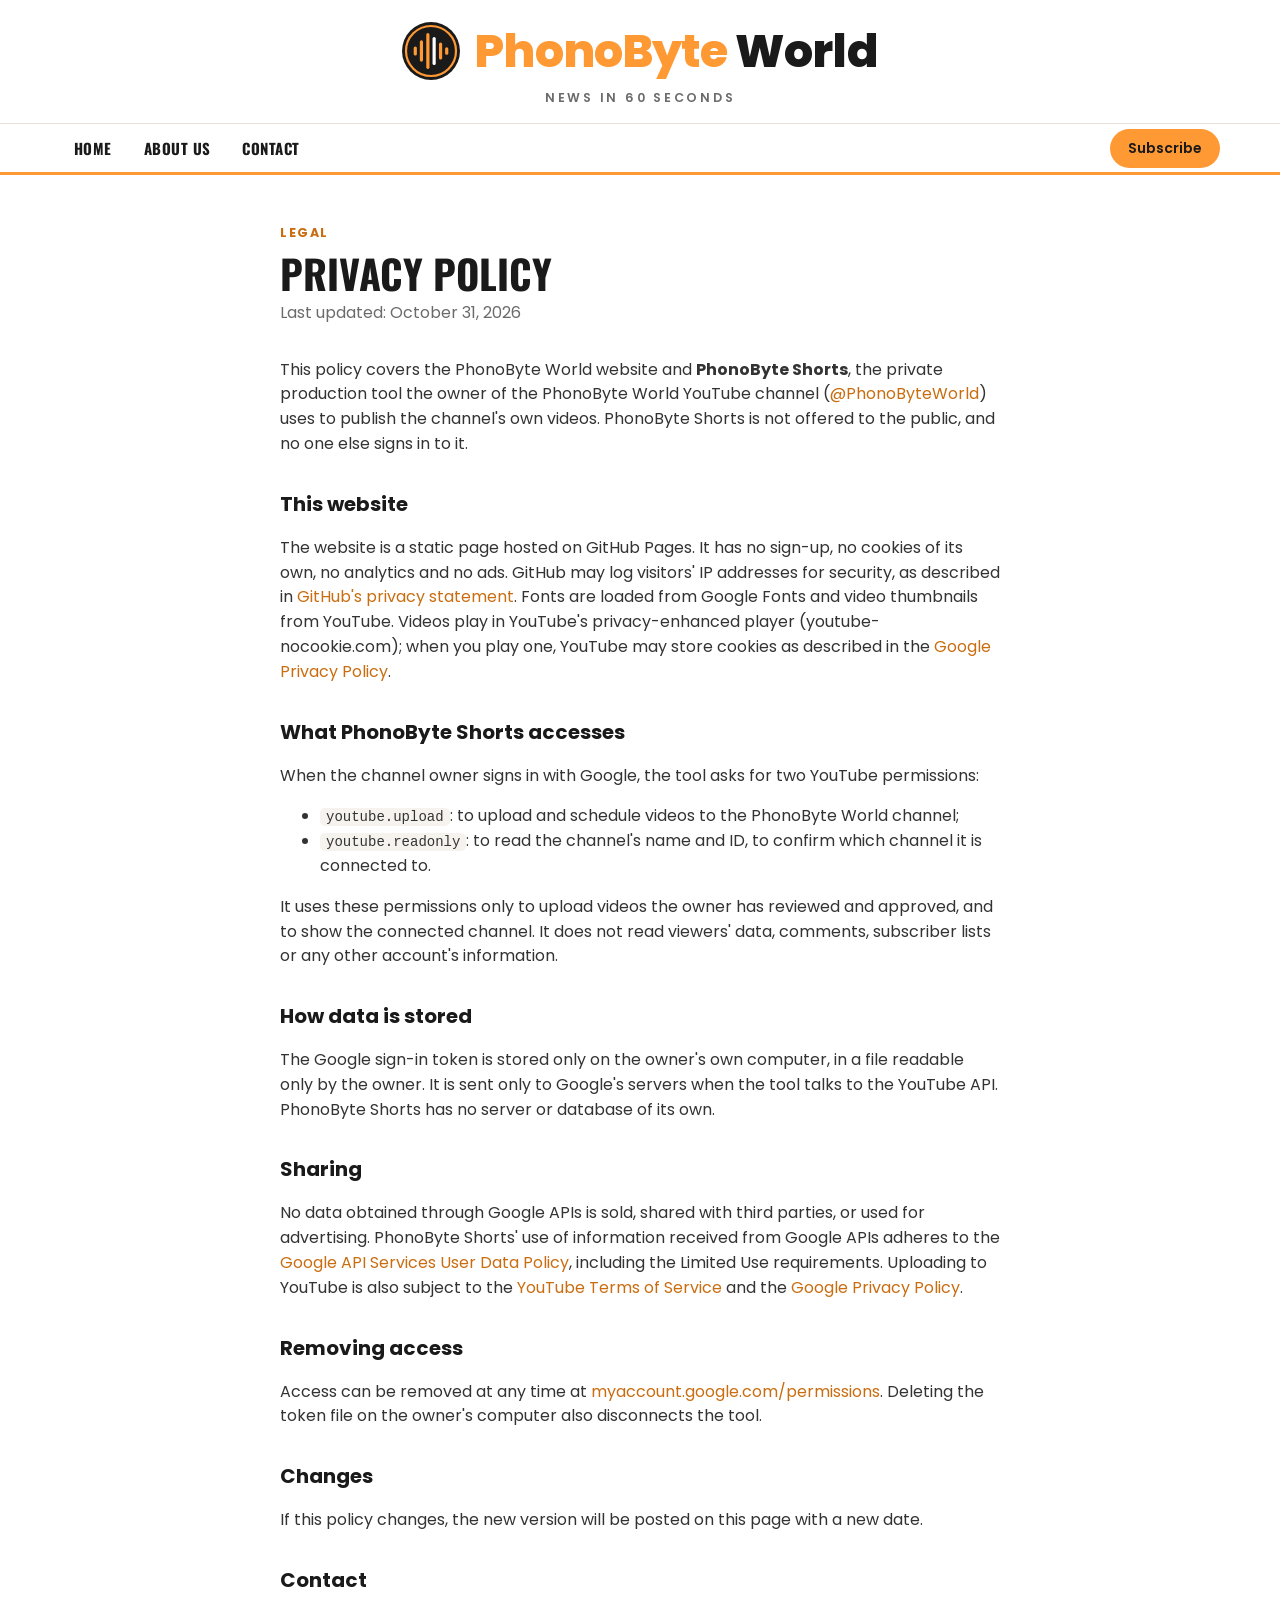
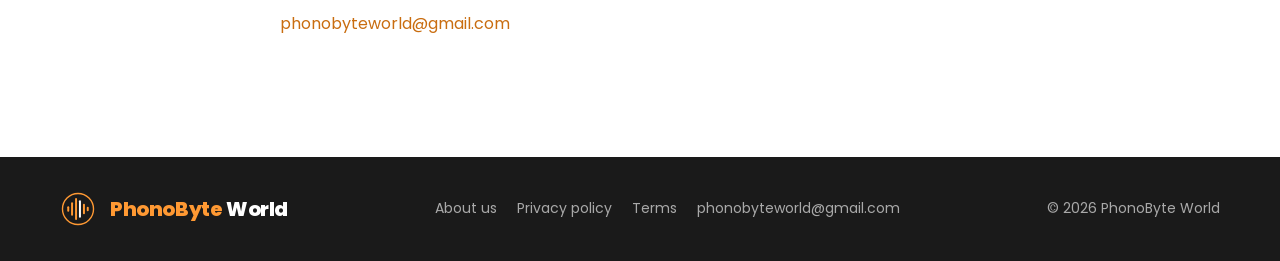
==== privacy.html @ 8211daac "Add files via upload" ====
<!doctype html>
<html lang="en">
<head>
<meta charset="utf-8">
<meta name="viewport" content="width=device-width, initial-scale=1">
<title>Privacy policy – PhonoByte World</title>
<meta name="theme-color" content="#1A1A1A">
<link rel="icon" type="image/png" href="assets/favicon.png">
<link href="https://fonts.googleapis.com/css2?family=Oswald:wght@600;700&family=Poppins:wght@400;600;700;800&display=swap" rel="stylesheet">
<link rel="stylesheet" href="assets/style.css">
</head>
<body>
<header class="masthead">
  <div class="wrap">
    <a class="logo" href="./"><img src="assets/logo.svg" alt=""><b><span>PhonoByte</span> World</b></a>
    <div class="tagline">News in 60 seconds</div>
  </div>
</header>
<div class="sections">
  <div class="wrap">
    <nav><a href="./">Home</a><a href="./#about">About us</a><a href="./#contact">Contact</a></nav>
    <a class="btn" href="https://www.youtube.com/@PhonoByteWorld?sub_confirmation=1" target="_blank" rel="noopener">Subscribe</a>
  </div>
</div>

<main class="doc">
  <div class="kicker">Legal</div>
  <h1>Privacy policy</h1>
  <div class="updated">Last updated: October 31, 2026</div>

  <p>This policy covers the PhonoByte World website and <b>PhonoByte Shorts</b>, the private production tool the owner of the
    PhonoByte World YouTube channel (<a href="https://www.youtube.com/@PhonoByteWorld">@PhonoByteWorld</a>) uses to publish
    the channel's own videos. PhonoByte Shorts is not offered to the public, and no one else signs in to it.</p>

  <h2>This website</h2>
  <p>The website is a static page hosted on GitHub Pages. It has no sign-up, no cookies of its own, no analytics and no ads.
    GitHub may log visitors' IP addresses for security, as described in
    <a href="https://docs.github.com/en/site-policy/privacy-policies/github-general-privacy-statement">GitHub's privacy statement</a>.
    Fonts are loaded from Google Fonts and video thumbnails from YouTube. Videos play in YouTube's privacy-enhanced
    player (youtube-nocookie.com); when you play one, YouTube may store cookies as described in the
    <a href="https://policies.google.com/privacy">Google Privacy Policy</a>.</p>

  <h2>What PhonoByte Shorts accesses</h2>
  <p>When the channel owner signs in with Google, the tool asks for two YouTube permissions:</p>
  <ul>
    <li><code>youtube.upload</code>: to upload and schedule videos to the PhonoByte World channel;</li>
    <li><code>youtube.readonly</code>: to read the channel's name and ID, to confirm which channel it is connected to.</li>
  </ul>
  <p>It uses these permissions only to upload videos the owner has reviewed and approved, and to show the connected channel.
    It does not read viewers' data, comments, subscriber lists or any other account's information.</p>

  <h2>How data is stored</h2>
  <p>The Google sign-in token is stored only on the owner's own computer, in a file readable only by the owner. It is sent
    only to Google's servers when the tool talks to the YouTube API. PhonoByte Shorts has no server or database of its own.</p>

  <h2>Sharing</h2>
  <p>No data obtained through Google APIs is sold, shared with third parties, or used for advertising. PhonoByte Shorts' use
    of information received from Google APIs adheres to the
    <a href="https://developers.google.com/terms/api-services-user-data-policy">Google API Services User Data Policy</a>,
    including the Limited Use requirements. Uploading to YouTube is also subject to the
    <a href="https://www.youtube.com/t/terms">YouTube Terms of Service</a> and the
    <a href="https://policies.google.com/privacy">Google Privacy Policy</a>.</p>

  <h2>Removing access</h2>
  <p>Access can be removed at any time at <a href="https://myaccount.google.com/permissions">myaccount.google.com/permissions</a>.
    Deleting the token file on the owner's computer also disconnects the tool.</p>

  <h2>Changes</h2>
  <p>If this policy changes, the new version will be posted on this page with a new date.</p>

  <h2>Contact</h2>
  <p><a href="mailto:phonobyteworld@gmail.com">phonobyteworld@gmail.com</a></p>
</main>

<footer>
  <div class="wrap">
    <a class="logo" href="./"><img src="assets/logo.svg" alt=""><b><span>PhonoByte</span> World</b></a>
    <nav><a href="./#about">About us</a><a href="privacy.html">Privacy policy</a><a href="terms.html">Terms</a><a href="mailto:phonobyteworld@gmail.com">phonobyteworld@gmail.com</a></nav>
    <div>© 2026 PhonoByte World</div>
  </div>
</footer>
</body>
</html>
---- assets/style.css ----
:root {
  --accent: #FF9933;
  --accent-ink: #c96d10;
  --ink: #1A1A1A;
  --paper: #ffffff;
  --soft: #f6f3ef;
  --muted: #6b6b6b;
  --line: #e7e2dc;
  --max: 1200px;
  --head: "Oswald", "Poppins", sans-serif;
}
* { box-sizing: border-box; }
html { scroll-behavior: smooth; }
body { margin: 0; font-family: "Poppins", system-ui, -apple-system, "Segoe UI", Roboto, sans-serif; color: var(--ink);
       background: var(--paper); line-height: 1.55; -webkit-font-smoothing: antialiased; }
a { color: inherit; text-decoration: none; }
img { display: block; max-width: 100%; }
.wrap { max-width: var(--max); margin: 0 auto; padding: 0 20px; }
button { font: inherit; cursor: pointer; }

/* ---- top strip, masthead, section nav ---- */
.strip { background: var(--ink); color: #cfcfcf; font-size: 13px; }
.strip .wrap { display: flex; justify-content: space-between; align-items: center; height: 36px; gap: 16px; }
.strip a:hover { color: #fff; }
.strip .links { display: flex; gap: 18px; align-items: center; }
.yt-ico { width: 18px; height: 18px; fill: currentColor; vertical-align: -4px; }

.masthead { border-bottom: 1px solid var(--line); }
.masthead .wrap { display: flex; flex-direction: column; align-items: center; padding: 22px 20px 16px; }
.logo { display: flex; align-items: center; gap: 14px; }
.logo img { width: 58px; height: 58px; }
.logo b { font-size: clamp(30px, 5vw, 46px); font-weight: 800; letter-spacing: -.02em; line-height: 1; }
.logo b span { color: var(--accent); }
.tagline { margin-top: 8px; font-size: 12.5px; letter-spacing: .22em; text-transform: uppercase; color: var(--muted); font-weight: 600; }

.sections { position: sticky; top: 0; z-index: 20; background: #fff; border-bottom: 3px solid var(--accent); }
.sections .wrap { display: flex; align-items: center; justify-content: space-between; height: 48px; }
.sections nav { display: flex; gap: 4px; overflow-x: auto; scrollbar-width: none; }
.sections nav a { padding: 12px 14px; font-family: var(--head); font-weight: 700; font-size: 15px; text-transform: uppercase;
                  letter-spacing: .03em; white-space: nowrap; }
.sections nav a:hover { color: var(--accent-ink); }
.mini-logo { display: none; align-items: center; gap: 8px; font-weight: 800; }
.mini-logo img { width: 28px; height: 28px; }
.mini-logo span { color: var(--accent); }
.sections.stuck .mini-logo { display: flex; }

.btn { display: inline-flex; align-items: center; gap: 8px; padding: 9px 18px; border-radius: 999px; font-weight: 600; font-size: 14px;
       border: 0; background: var(--accent); color: var(--ink); white-space: nowrap; }
.btn:hover { background: #ffa94d; }
.btn.dark { background: var(--ink); color: #fff; }
.btn.dark:hover { background: #000; }

/* ---- section headers ---- */
.sec { padding: 36px 0; }
.sec-h { display: flex; align-items: baseline; justify-content: space-between; gap: 16px; border-top: 3px solid var(--ink);
         padding-top: 10px; margin-bottom: 20px; }
.sec-h h2 { margin: 0; font-family: var(--head); font-size: 24px; text-transform: uppercase; letter-spacing: .02em; }
.sec-h h2::before { content: ""; display: inline-block; width: 10px; height: 10px; background: var(--accent); margin-right: 10px; vertical-align: 3px; }
.sec-h a { font-size: 14px; font-weight: 600; color: var(--accent-ink); }

/* ---- top stories ---- */
.top { display: grid; grid-template-columns: 1.55fr 1fr; gap: 32px; }
.lead { display: grid; grid-template-columns: 300px 1fr; gap: 24px; align-items: start; }
.thumb { position: relative; display: block; aspect-ratio: 9 / 16; overflow: hidden; border-radius: 10px; background: #222; cursor: pointer; }
.thumb img { width: 100%; height: 100%; object-fit: cover; transition: transform .3s; }
.thumb:hover img { transform: scale(1.04); }
.thumb .play { position: absolute; left: 10px; bottom: 10px; width: 40px; height: 40px; border-radius: 50%; background: rgba(0, 0, 0, .6);
               display: grid; place-items: center; }
.thumb .play::after { content: ""; border-left: 13px solid #fff; border-top: 8px solid transparent; border-bottom: 8px solid transparent; margin-left: 3px; }
.badge { position: absolute; right: 10px; bottom: 18px; background: var(--accent); color: var(--ink); font-family: var(--head); font-weight: 700;
         font-size: 12px; letter-spacing: .06em; padding: 2px 8px; text-transform: uppercase; }
.lead h1 { font-family: var(--head); font-size: clamp(28px, 3.4vw, 42px); line-height: 1.1; margin: 4px 0 12px; text-transform: uppercase; cursor: pointer; }
.lead h1:hover { color: var(--accent-ink); }
.lead p { color: #3a3a3a; font-size: 16.5px; margin: 0 0 14px; }
.meta { font-size: 13px; color: var(--muted); display: flex; gap: 10px; flex-wrap: wrap; align-items: center; }
.meta .tag { color: var(--accent-ink); font-weight: 600; }
.kicker { font-size: 12.5px; font-weight: 700; letter-spacing: .12em; text-transform: uppercase; color: var(--accent-ink); }

.side { border-left: 1px solid var(--line); padding-left: 28px; }
.side h3 { margin: 0 0 6px; font-family: var(--head); font-size: 15px; text-transform: uppercase; letter-spacing: .06em; color: var(--muted); }
.row { display: grid; grid-template-columns: 64px 1fr; gap: 14px; padding: 14px 0; border-bottom: 1px solid var(--line); cursor: pointer; }
.row:last-child { border-bottom: 0; }
.row .thumb { border-radius: 6px; }
.row .thumb .play { display: none; }
.row b { display: block; font-size: 15px; line-height: 1.35; font-weight: 600; }
.row:hover b { color: var(--accent-ink); }
.row .meta { margin-top: 4px; }

/* ---- topics ---- */
.topics { display: flex; gap: 10px; flex-wrap: wrap; }
.topics button { border: 1px solid var(--line); background: #fff; border-radius: 999px; padding: 7px 14px; font-size: 14px; font-weight: 600; }
.topics button:hover { border-color: var(--accent); }
.topics button.on { background: var(--ink); border-color: var(--ink); color: #fff; }

/* ---- grid ---- */
.grid { display: grid; grid-template-columns: repeat(5, 1fr); gap: 22px 18px; }
.card { cursor: pointer; }
.card b { display: block; margin-top: 10px; font-size: 15px; line-height: 1.35; font-weight: 600;
          display: -webkit-box; -webkit-line-clamp: 3; -webkit-box-orient: vertical; overflow: hidden; }
.card:hover b { color: var(--accent-ink); }
.card .meta { margin-top: 6px; }

/* ---- empty state ---- */
.soon { display: grid; grid-template-columns: 300px 1fr; gap: 28px; align-items: center; background: var(--ink); color: #fff;
        border-radius: 14px; padding: 28px; }
.soon .poster { aspect-ratio: 9 / 16; border-radius: 10px; display: grid; place-items: center; align-content: center; gap: 14px;
                background: radial-gradient(80% 50% at 50% 40%, rgba(255, 153, 51, .25), transparent 70%), #111; border: 1px solid #333; }
.soon .poster img { width: 110px; }
.soon .poster span { font-family: var(--head); text-transform: uppercase; letter-spacing: .08em; color: var(--accent); font-weight: 700; }
.soon h1 { font-family: var(--head); text-transform: uppercase; font-size: clamp(28px, 3.6vw, 44px); line-height: 1.1; margin: 0 0 12px; }
.soon p { color: #cfcfcf; font-size: 17px; margin: 0 0 22px; max-width: 520px; }

/* ---- band, about, contact ---- */
.band { background: var(--accent); }
.band .wrap { display: flex; justify-content: space-between; align-items: center; gap: 20px; flex-wrap: wrap; padding: 30px 20px; }
.band h2 { margin: 0; font-family: var(--head); text-transform: uppercase; font-size: clamp(22px, 3vw, 30px); line-height: 1.15; }

.about { display: grid; grid-template-columns: 1.1fr 1fr; gap: 40px; }
.about p { font-size: 16.5px; color: #333; margin: 0 0 14px; }
.rules { list-style: none; margin: 0; padding: 0; display: grid; gap: 12px; }
.rules li { padding: 14px 16px 14px 18px; background: var(--soft); border-left: 4px solid var(--accent); border-radius: 0 8px 8px 0; font-size: 15px; }
.rules b { display: block; font-size: 15.5px; }

.contact { display: grid; grid-template-columns: repeat(3, 1fr); gap: 18px; }
.contact div { border: 1px solid var(--line); border-radius: 10px; padding: 18px 20px; }
.contact b { display: block; font-family: var(--head); text-transform: uppercase; letter-spacing: .03em; margin-bottom: 4px; }
.contact p { margin: 0; color: var(--muted); font-size: 14.5px; }
.contact a { color: var(--accent-ink); font-weight: 600; }

footer { background: var(--ink); color: #a9a9a9; font-size: 14px; margin-top: 40px; }
footer .wrap { display: flex; justify-content: space-between; align-items: center; gap: 20px; flex-wrap: wrap; padding: 34px 20px; }
footer .logo img { width: 36px; height: 36px; }
footer .logo b { font-size: 20px; color: #fff; }
footer nav { display: flex; gap: 20px; flex-wrap: wrap; }
footer a:hover { color: #fff; }

/* ---- player ---- */
dialog { border: 0; padding: 0; background: transparent; max-width: 96vw; }
dialog::backdrop { background: rgba(0, 0, 0, .85); }
.player { position: relative; width: min(400px, 92vw); }
.player iframe { display: block; width: 100%; aspect-ratio: 9 / 16; max-height: 82vh; border: 0; border-radius: 12px; background: #000; }
.player .bar { display: flex; justify-content: space-between; align-items: center; gap: 12px; margin-top: 12px; color: #fff; }
.player .bar b { font-size: 14.5px; line-height: 1.35; }
.player .x { position: absolute; top: -14px; right: -14px; width: 36px; height: 36px; border-radius: 50%; border: 0; background: #fff;
             font-size: 20px; line-height: 1; }

/* ---- legal pages ---- */
.doc { max-width: 760px; margin: 0 auto; padding: 48px 20px 64px; }
.doc h1 { font-family: var(--head); text-transform: uppercase; font-size: 40px; line-height: 1.1; margin: 8px 0 6px; }
.doc .updated { color: var(--muted); margin-bottom: 32px; }
.doc h2 { font-size: 20px; margin: 32px 0 8px; }
.doc p, .doc li { color: #333; font-size: 16px; }
.doc a { color: var(--accent-ink); }
.doc code { background: var(--soft); padding: 1px 6px; border-radius: 5px; font-size: 14px; }

/* ---- responsive ---- */
@media (max-width: 1080px) { .grid { grid-template-columns: repeat(4, 1fr); } }
@media (max-width: 960px) {
  .top { grid-template-columns: 1fr; }
  .side { border-left: 0; padding-left: 0; border-top: 1px solid var(--line); padding-top: 8px; }
  .about { grid-template-columns: 1fr; gap: 20px; }
  .contact { grid-template-columns: 1fr; }
}
@media (max-width: 700px) {
  .lead, .soon { grid-template-columns: 1fr; }
  .lead .thumb, .soon .poster { max-width: 320px; }
  .grid { grid-template-columns: repeat(2, 1fr); }
  .strip .date { display: none; }
  .sections .btn { display: none; }
}
@media (prefers-reduced-motion: reduce) { * { transition: none !important; } }
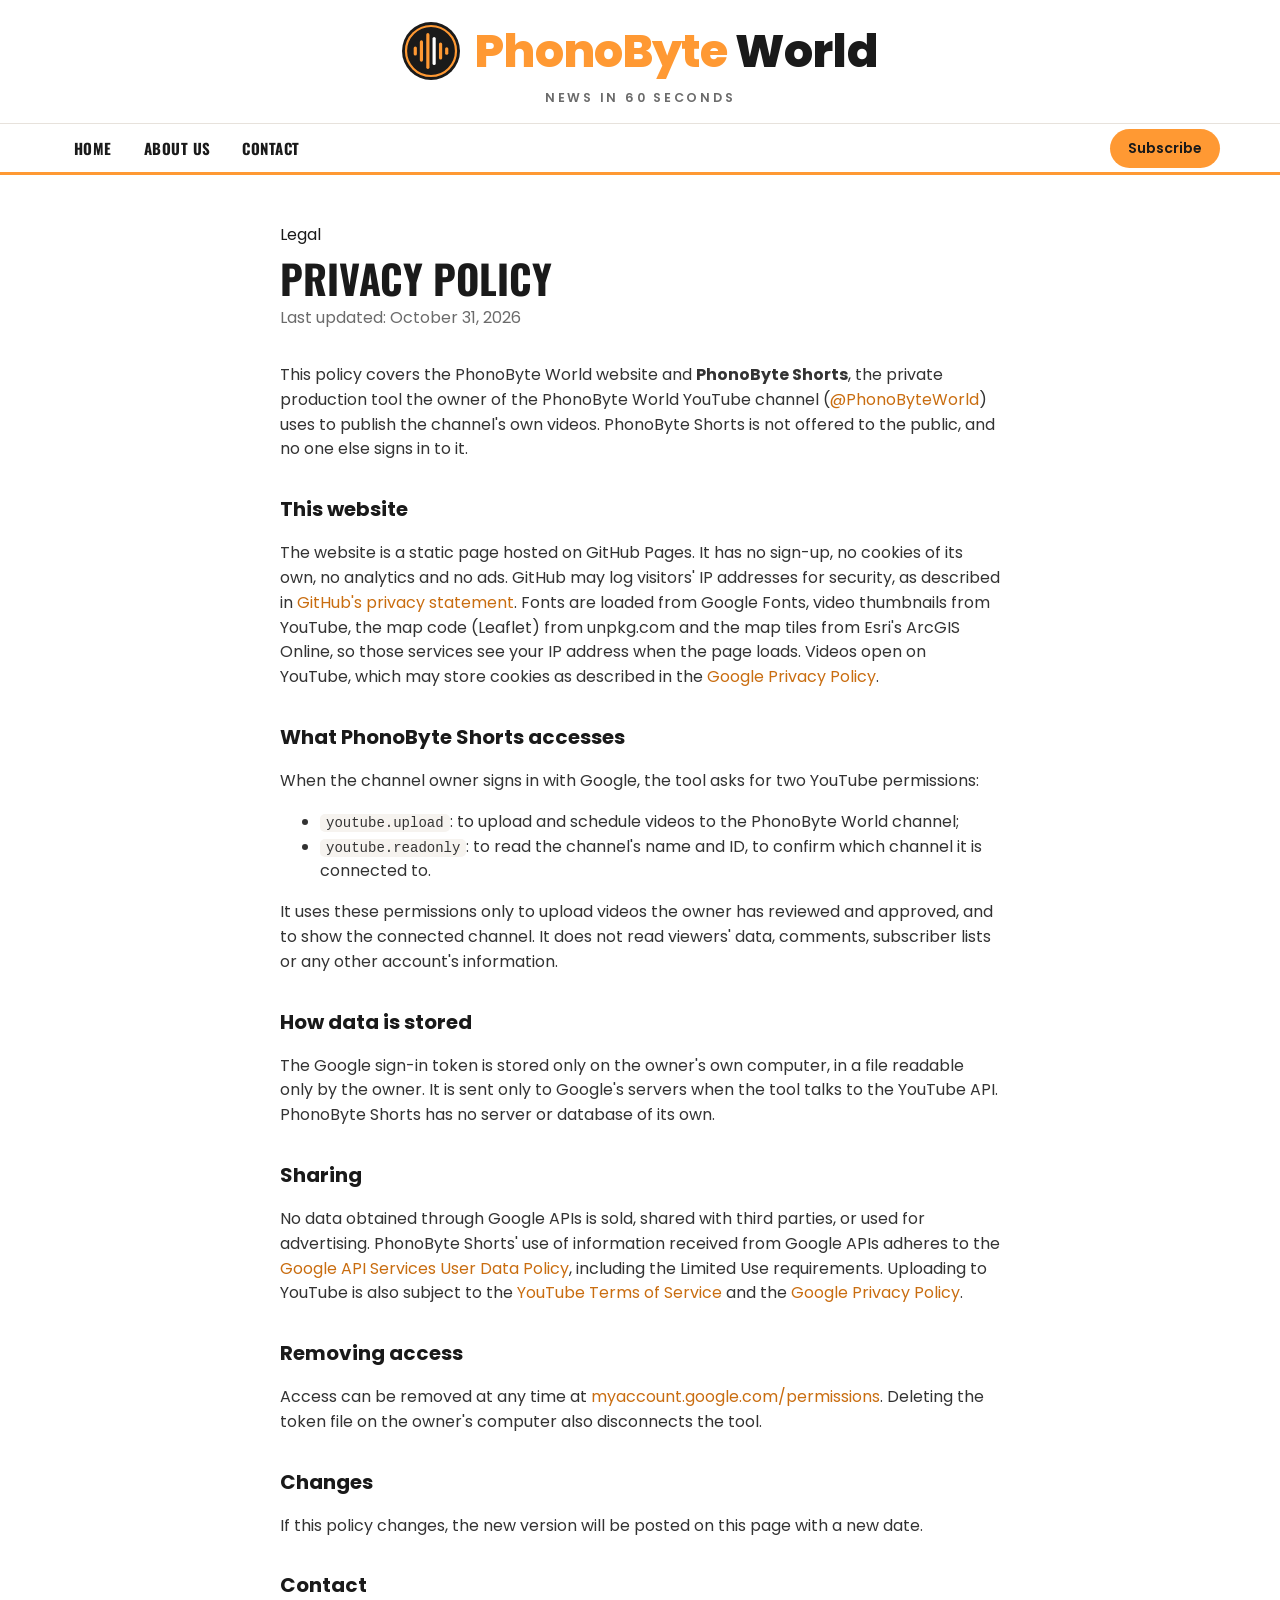
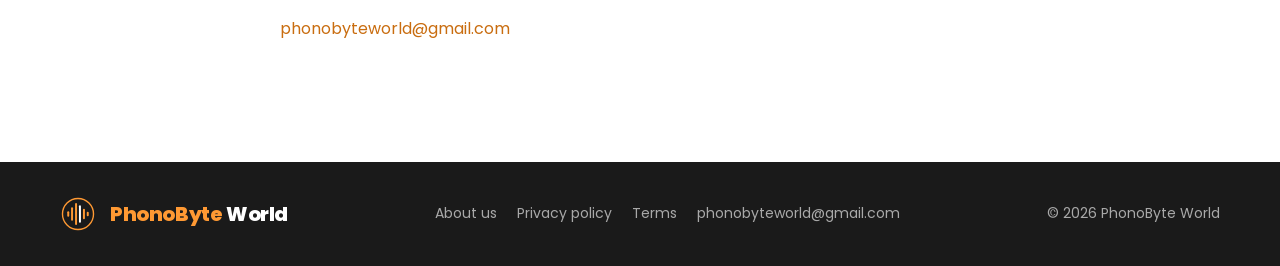
==== commit 86cf1d12: "News map home page with calendar; workflow writes video locations" ====
--- a/privacy.html
+++ b/privacy.html
@@ -36,8 +36,9 @@
   <p>The website is a static page hosted on GitHub Pages. It has no sign-up, no cookies of its own, no analytics and no ads.
     GitHub may log visitors' IP addresses for security, as described in
     <a href="https://docs.github.com/en/site-policy/privacy-policies/github-general-privacy-statement">GitHub's privacy statement</a>.
-    Fonts are loaded from Google Fonts and video thumbnails from YouTube. Videos play in YouTube's privacy-enhanced
-    player (youtube-nocookie.com); when you play one, YouTube may store cookies as described in the
+    Fonts are loaded from Google Fonts, video thumbnails from YouTube, the map code (Leaflet) from unpkg.com and the
+    map tiles from Esri's ArcGIS Online, so those services see your IP address when the page loads. Videos open on
+    YouTube, which may store cookies as described in the
     <a href="https://policies.google.com/privacy">Google Privacy Policy</a>.</p>
 
   <h2>What PhonoByte Shorts accesses</h2>
--- a/assets/style.css
+++ b/assets/style.css
@@ -58,57 +58,82 @@
 .sec-h h2::before { content: ""; display: inline-block; width: 10px; height: 10px; background: var(--accent); margin-right: 10px; vertical-align: 3px; }
 .sec-h a { font-size: 14px; font-weight: 600; color: var(--accent-ink); }
 
-/* ---- top stories ---- */
-.top { display: grid; grid-template-columns: 1.55fr 1fr; gap: 32px; }
-.lead { display: grid; grid-template-columns: 300px 1fr; gap: 24px; align-items: start; }
-.thumb { position: relative; display: block; aspect-ratio: 9 / 16; overflow: hidden; border-radius: 10px; background: #222; cursor: pointer; }
-.thumb img { width: 100%; height: 100%; object-fit: cover; transition: transform .3s; }
-.thumb:hover img { transform: scale(1.04); }
-.thumb .play { position: absolute; left: 10px; bottom: 10px; width: 40px; height: 40px; border-radius: 50%; background: rgba(0, 0, 0, .6);
-               display: grid; place-items: center; }
-.thumb .play::after { content: ""; border-left: 13px solid #fff; border-top: 8px solid transparent; border-bottom: 8px solid transparent; margin-left: 3px; }
-.badge { position: absolute; right: 10px; bottom: 18px; background: var(--accent); color: var(--ink); font-family: var(--head); font-weight: 700;
-         font-size: 12px; letter-spacing: .06em; padding: 2px 8px; text-transform: uppercase; }
-.lead h1 { font-family: var(--head); font-size: clamp(28px, 3.4vw, 42px); line-height: 1.1; margin: 4px 0 12px; text-transform: uppercase; cursor: pointer; }
-.lead h1:hover { color: var(--accent-ink); }
-.lead p { color: #3a3a3a; font-size: 16.5px; margin: 0 0 14px; }
-.meta { font-size: 13px; color: var(--muted); display: flex; gap: 10px; flex-wrap: wrap; align-items: center; }
-.meta .tag { color: var(--accent-ink); font-weight: 600; }
-.kicker { font-size: 12.5px; font-weight: 700; letter-spacing: .12em; text-transform: uppercase; color: var(--accent-ink); }
+/* ---- news map ---- */
+.lede { margin: -6px 0 18px; color: var(--muted); font-size: 15.5px; }
+.explore { --h: min(74vh, 660px); display: grid; grid-template-columns: minmax(0, 1fr) 340px; gap: 20px; }
+.map-box { position: relative; }
+#map { height: var(--h); min-height: 440px; border-radius: 12px; border: 1px solid var(--line); background: #aad3df; z-index: 0; }
+.map-empty { position: absolute; inset: 0; display: grid; place-items: center; background: rgba(26, 26, 26, .45); border-radius: 12px;
+             z-index: 500; padding: 20px; }
+.map-empty[hidden] { display: none; }
+.map-empty > div { max-width: 380px; background: var(--ink); color: #fff; border-radius: 14px; padding: 26px; text-align: center; }
+.map-empty img { width: 64px; margin: 0 auto 12px; }
+.map-empty h3 { font-family: var(--head); text-transform: uppercase; font-size: 26px; line-height: 1.1; margin: 0 0 8px; }
+.map-empty p { color: #cfcfcf; margin: 0 0 18px; }
 
-.side { border-left: 1px solid var(--line); padding-left: 28px; }
-.side h3 { margin: 0 0 6px; font-family: var(--head); font-size: 15px; text-transform: uppercase; letter-spacing: .06em; color: var(--muted); }
-.row { display: grid; grid-template-columns: 64px 1fr; gap: 14px; padding: 14px 0; border-bottom: 1px solid var(--line); cursor: pointer; }
-.row:last-child { border-bottom: 0; }
-.row .thumb { border-radius: 6px; }
-.row .thumb .play { display: none; }
-.row b { display: block; font-size: 15px; line-height: 1.35; font-weight: 600; }
-.row:hover b { color: var(--accent-ink); }
-.row .meta { margin-top: 4px; }
+.pin { background: none; border: 0; }
+.pin .drop { position: absolute; left: 0; top: 0; width: 30px; height: 30px; border-radius: 50% 50% 50% 0; transform: rotate(-45deg);
+             background: var(--accent); border: 2px solid var(--ink); box-shadow: -2px 2px 6px rgba(0, 0, 0, .35);
+             display: grid; place-items: center; cursor: pointer; transition: transform .15s; }
+.pin:hover .drop { transform: rotate(-45deg) scale(1.15); }
+.pin .drop i { transform: rotate(45deg); font: 700 13px/1 "Poppins", sans-serif; font-style: normal; color: var(--ink); }
+.pin .drop i:empty { width: 9px; height: 9px; border-radius: 50%; background: var(--ink); }
+.pin-tip { padding: 8px; border-radius: 10px; border: 0; box-shadow: 0 6px 20px rgba(0, 0, 0, .25); font-family: "Poppins", sans-serif; }
+.pin-tip.small { padding: 6px 10px; font-size: 13px; }
+.tip { display: grid; grid-template-columns: 62px 200px; gap: 10px; align-items: start; white-space: normal; }
+.tip img { width: 62px; aspect-ratio: 9 / 16; object-fit: cover; border-radius: 6px; background: #222; }
+.tip b { display: block; font-size: 13.5px; line-height: 1.3; margin-bottom: 4px; }
+.tip span { display: block; font-size: 12px; color: var(--muted); }
+.tip em { display: block; margin-top: 6px; font-size: 12px; font-style: normal; font-weight: 600; color: var(--accent-ink); }
+.pin-pop .leaflet-popup-content { margin: 12px; font-family: "Poppins", sans-serif; }
+.pop > b { display: block; margin-bottom: 6px; font-size: 14px; }
+.pop a { display: grid; grid-template-columns: 40px 1fr; gap: 10px; align-items: center; padding: 6px 0; border-top: 1px solid var(--line);
+         color: var(--ink) !important; }
+.pop a:hover span { color: var(--accent-ink); }
+.pop img { width: 40px; aspect-ratio: 9 / 16; object-fit: cover; border-radius: 4px; background: #222; }
+.pop span { font-size: 13px; line-height: 1.3; font-weight: 600; }
+.pop small { display: block; font-weight: 400; color: var(--muted); }
 
-/* ---- topics ---- */
-.topics { display: flex; gap: 10px; flex-wrap: wrap; }
-.topics button { border: 1px solid var(--line); background: #fff; border-radius: 999px; padding: 7px 14px; font-size: 14px; font-weight: 600; }
-.topics button:hover { border-color: var(--accent); }
-.topics button.on { background: var(--ink); border-color: var(--ink); color: #fff; }
-
-/* ---- grid ---- */
-.grid { display: grid; grid-template-columns: repeat(5, 1fr); gap: 22px 18px; }
-.card { cursor: pointer; }
-.card b { display: block; margin-top: 10px; font-size: 15px; line-height: 1.35; font-weight: 600;
-          display: -webkit-box; -webkit-line-clamp: 3; -webkit-box-orient: vertical; overflow: hidden; }
-.card:hover b { color: var(--accent-ink); }
-.card .meta { margin-top: 6px; }
-
-/* ---- empty state ---- */
-.soon { display: grid; grid-template-columns: 300px 1fr; gap: 28px; align-items: center; background: var(--ink); color: #fff;
-        border-radius: 14px; padding: 28px; }
-.soon .poster { aspect-ratio: 9 / 16; border-radius: 10px; display: grid; place-items: center; align-content: center; gap: 14px;
-                background: radial-gradient(80% 50% at 50% 40%, rgba(255, 153, 51, .25), transparent 70%), #111; border: 1px solid #333; }
-.soon .poster img { width: 110px; }
-.soon .poster span { font-family: var(--head); text-transform: uppercase; letter-spacing: .08em; color: var(--accent); font-weight: 700; }
-.soon h1 { font-family: var(--head); text-transform: uppercase; font-size: clamp(28px, 3.6vw, 44px); line-height: 1.1; margin: 0 0 12px; }
-.soon p { color: #cfcfcf; font-size: 17px; margin: 0 0 22px; max-width: 520px; }
+.panel { height: var(--h); min-height: 440px; display: flex; flex-direction: column; border: 1px solid var(--line); border-radius: 12px;
+         padding: 14px; }
+.cal-h { display: flex; justify-content: space-between; align-items: center; margin-bottom: 6px; }
+.cal-h b { font-family: var(--head); text-transform: uppercase; letter-spacing: .04em; font-size: 17px; }
+.cal-h button { width: 32px; height: 32px; border-radius: 50%; border: 1px solid var(--line); background: #fff; font-size: 18px; line-height: 1; }
+.cal-h button:hover { border-color: var(--accent); }
+.cal-g { display: grid; grid-template-columns: repeat(7, 1fr); gap: 3px; text-align: center; }
+.cal-g em { font-style: normal; font-size: 11.5px; font-weight: 600; color: var(--muted); padding: 2px 0; }
+.cal-g button { position: relative; aspect-ratio: 1; border: 0; border-radius: 8px; background: none; font-size: 13.5px; color: var(--ink); }
+.cal-g button:hover { background: var(--soft); }
+.cal-g button.future { color: #b9b4ae; }
+.cal-g button.today { box-shadow: inset 0 0 0 1.5px var(--ink); }
+.cal-g button.has { font-weight: 700; }
+.cal-g button i { position: absolute; right: 2px; top: 2px; min-width: 15px; height: 15px; border-radius: 8px; padding: 0 3px;
+                  background: var(--accent); color: var(--ink); font: 700 10px/15px "Poppins", sans-serif; font-style: normal; }
+.cal-g button.in { background: #ffe3c4; border-radius: 0; }
+.cal-g button.start { border-radius: 8px 0 0 8px; }
+.cal-g button.end { border-radius: 0 8px 8px 0; }
+.cal-g button.start.end { border-radius: 8px; }
+.cal-g button.start, .cal-g button.end { background: var(--ink); color: #fff; }
+.cal-g button.start i, .cal-g button.end i { background: #fff; }
+.ranges { display: flex; flex-wrap: wrap; gap: 6px; margin: 12px 0 10px; }
+.ranges button { border: 1px solid var(--line); background: #fff; border-radius: 999px; padding: 4px 11px; font-size: 12.5px; font-weight: 600; }
+.ranges button:hover { border-color: var(--accent); }
+.ranges button.on { background: var(--ink); border-color: var(--ink); color: #fff; }
+.summary { display: flex; justify-content: space-between; align-items: baseline; gap: 10px; padding: 8px 0; border-top: 3px solid var(--ink);
+           font-size: 13px; }
+.summary b { font-family: var(--head); text-transform: uppercase; font-size: 15px; letter-spacing: .03em; }
+.summary span { color: var(--muted); }
+.list { flex: 1; overflow-y: auto; margin: 0 -6px; padding: 0 6px; }
+.item { display: grid; grid-template-columns: 46px 1fr; gap: 12px; padding: 10px 0; border-bottom: 1px solid var(--line); }
+.item:last-child { border-bottom: 0; }
+.item .t img { width: 46px; aspect-ratio: 9 / 16; object-fit: cover; border-radius: 6px; background: #222; }
+.item b { display: block; font-size: 14px; line-height: 1.35; font-weight: 600; }
+.item a:hover b { color: var(--accent-ink); }
+.item .meta { margin-top: 4px; font-size: 12.5px; color: var(--muted); display: flex; flex-wrap: wrap; gap: 4px 10px; align-items: center; }
+.place { border: 0; background: none; padding: 0; font-size: 12.5px; font-weight: 600; color: var(--accent-ink); text-align: left; }
+.place:hover { text-decoration: underline; }
+.none { font-style: italic; }
+.empty { color: var(--muted); font-size: 14px; }
 
 /* ---- band, about, contact ---- */
 .band { background: var(--accent); }
@@ -134,16 +159,6 @@
 footer nav { display: flex; gap: 20px; flex-wrap: wrap; }
 footer a:hover { color: #fff; }
 
-/* ---- player ---- */
-dialog { border: 0; padding: 0; background: transparent; max-width: 96vw; }
-dialog::backdrop { background: rgba(0, 0, 0, .85); }
-.player { position: relative; width: min(400px, 92vw); }
-.player iframe { display: block; width: 100%; aspect-ratio: 9 / 16; max-height: 82vh; border: 0; border-radius: 12px; background: #000; }
-.player .bar { display: flex; justify-content: space-between; align-items: center; gap: 12px; margin-top: 12px; color: #fff; }
-.player .bar b { font-size: 14.5px; line-height: 1.35; }
-.player .x { position: absolute; top: -14px; right: -14px; width: 36px; height: 36px; border-radius: 50%; border: 0; background: #fff;
-             font-size: 20px; line-height: 1; }
-
 /* ---- legal pages ---- */
 .doc { max-width: 760px; margin: 0 auto; padding: 48px 20px 64px; }
 .doc h1 { font-family: var(--head); text-transform: uppercase; font-size: 40px; line-height: 1.1; margin: 8px 0 6px; }
@@ -154,17 +169,15 @@
 .doc code { background: var(--soft); padding: 1px 6px; border-radius: 5px; font-size: 14px; }
 
 /* ---- responsive ---- */
-@media (max-width: 1080px) { .grid { grid-template-columns: repeat(4, 1fr); } }
 @media (max-width: 960px) {
-  .top { grid-template-columns: 1fr; }
-  .side { border-left: 0; padding-left: 0; border-top: 1px solid var(--line); padding-top: 8px; }
+  .explore { grid-template-columns: minmax(0, 1fr); }
+  #map { height: 62vh; min-height: 380px; }
+  .panel { height: auto; }
+  .list { max-height: 480px; }
   .about { grid-template-columns: 1fr; gap: 20px; }
   .contact { grid-template-columns: 1fr; }
 }
 @media (max-width: 700px) {
-  .lead, .soon { grid-template-columns: 1fr; }
-  .lead .thumb, .soon .poster { max-width: 320px; }
-  .grid { grid-template-columns: repeat(2, 1fr); }
   .strip .date { display: none; }
   .sections .btn { display: none; }
 }
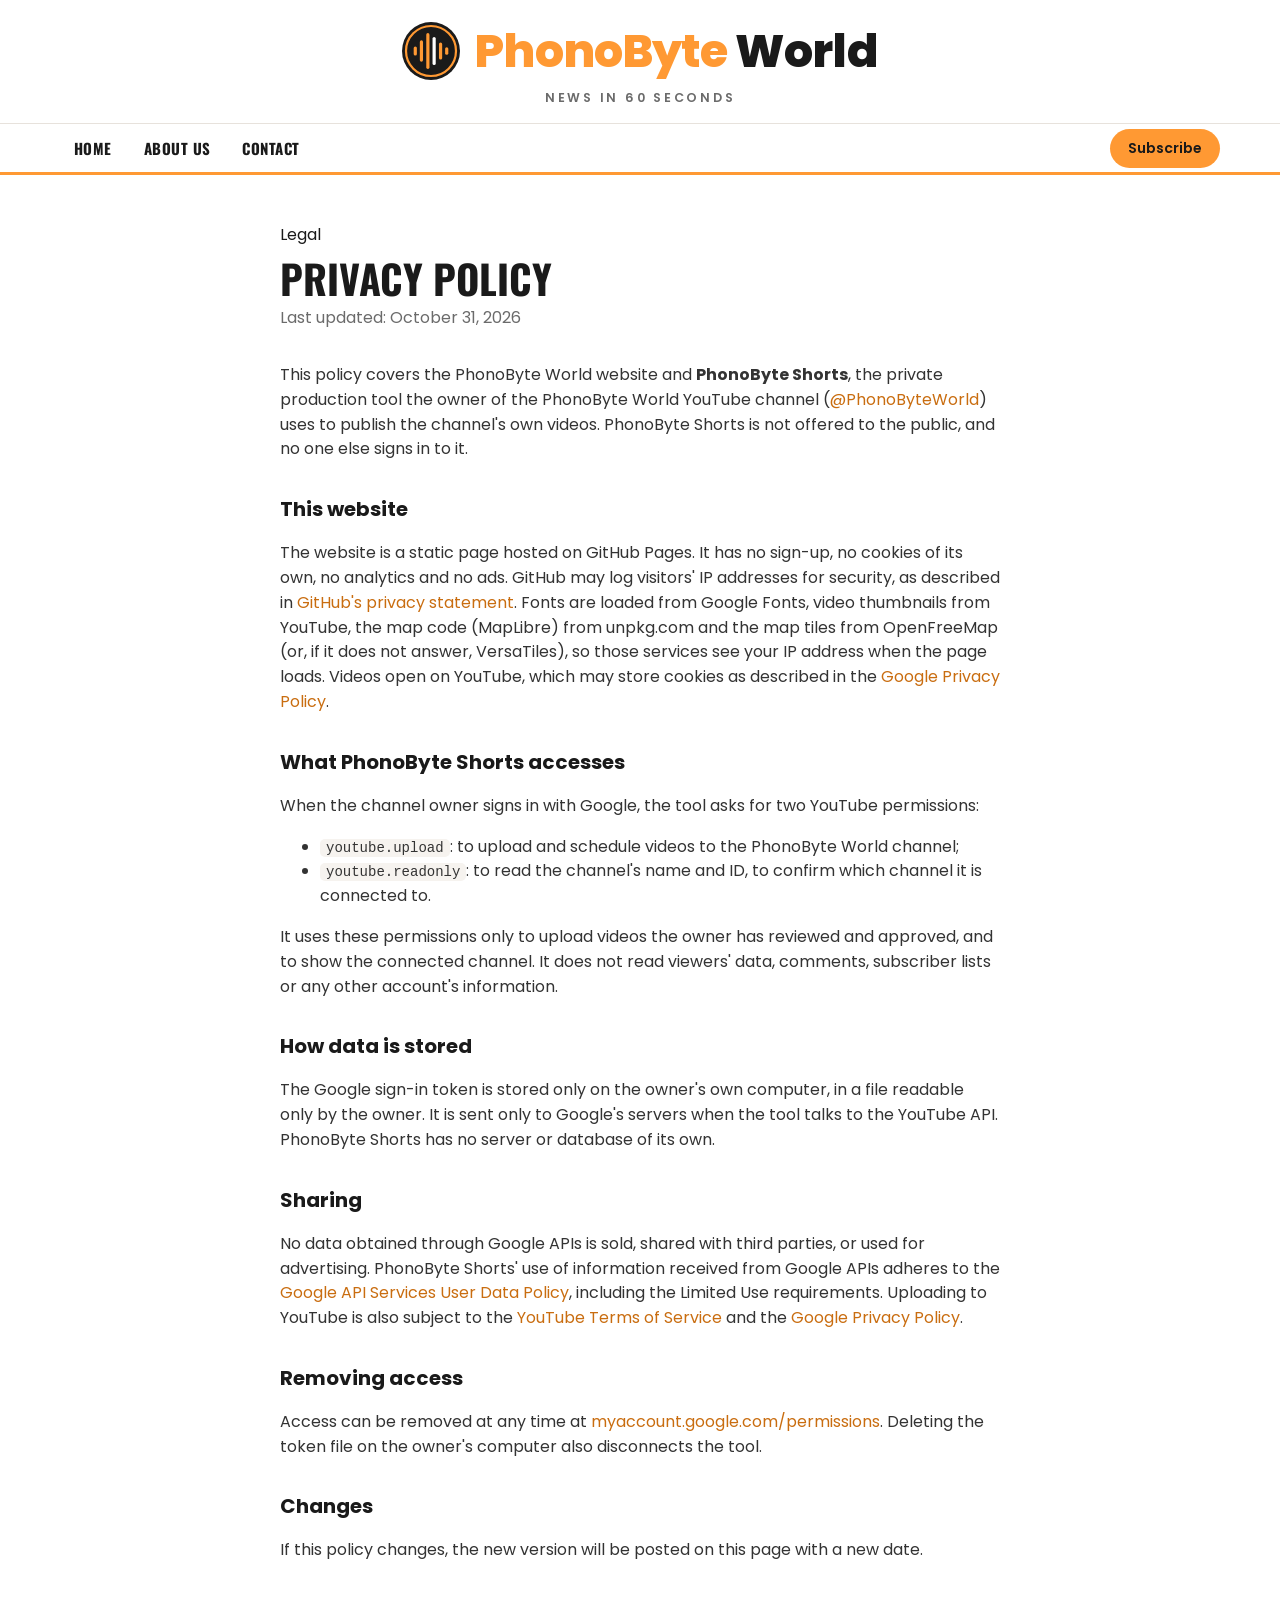
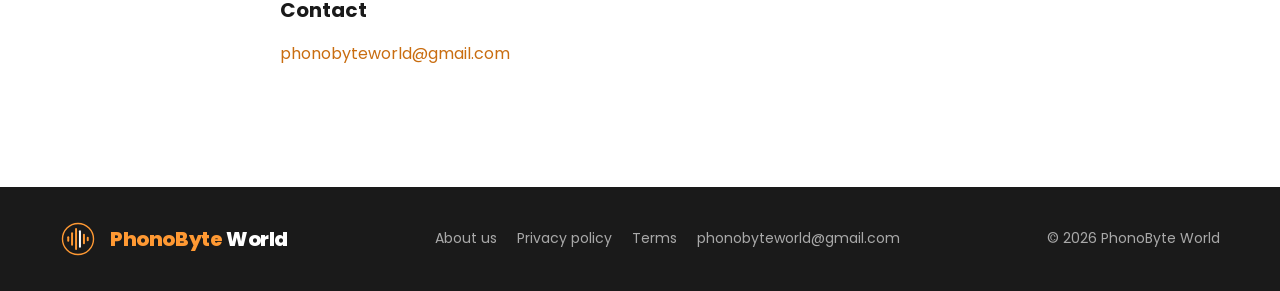
==== commit a47d4a60: "News map on OpenFreeMap (free, commercial use allowed) with India's official borders at every zoom M" ====
--- a/privacy.html
+++ b/privacy.html
@@ -36,8 +36,9 @@
   <p>The website is a static page hosted on GitHub Pages. It has no sign-up, no cookies of its own, no analytics and no ads.
     GitHub may log visitors' IP addresses for security, as described in
     <a href="https://docs.github.com/en/site-policy/privacy-policies/github-general-privacy-statement">GitHub's privacy statement</a>.
-    Fonts are loaded from Google Fonts, video thumbnails from YouTube, the map code (Leaflet) from unpkg.com and the
-    map tiles from Esri's ArcGIS Online, so those services see your IP address when the page loads. Videos open on
+    Fonts are loaded from Google Fonts, video thumbnails from YouTube, the map code (MapLibre) from unpkg.com and the
+    map tiles from OpenFreeMap (or, if it does not answer, VersaTiles), so those services see your IP address when the
+    page loads. Videos open on
     YouTube, which may store cookies as described in the
     <a href="https://policies.google.com/privacy">Google Privacy Policy</a>.</p>
 
--- a/assets/style.css
+++ b/assets/style.css
@@ -71,21 +71,23 @@
 .map-empty h3 { font-family: var(--head); text-transform: uppercase; font-size: 26px; line-height: 1.1; margin: 0 0 8px; }
 .map-empty p { color: #cfcfcf; margin: 0 0 18px; }
 
-.pin { background: none; border: 0; }
-.pin .drop { position: absolute; left: 0; top: 0; width: 30px; height: 30px; border-radius: 50% 50% 50% 0; transform: rotate(-45deg);
-             background: var(--accent); border: 2px solid var(--ink); box-shadow: -2px 2px 6px rgba(0, 0, 0, .35);
-             display: grid; place-items: center; cursor: pointer; transition: transform .15s; }
-.pin:hover .drop { transform: rotate(-45deg) scale(1.15); }
-.pin .drop i { transform: rotate(45deg); font: 700 13px/1 "Poppins", sans-serif; font-style: normal; color: var(--ink); }
-.pin .drop i:empty { width: 9px; height: 9px; border-radius: 50%; background: var(--ink); }
-.pin-tip { padding: 8px; border-radius: 10px; border: 0; box-shadow: 0 6px 20px rgba(0, 0, 0, .25); font-family: "Poppins", sans-serif; }
-.pin-tip.small { padding: 6px 10px; font-size: 13px; }
+.maplibregl-marker.pin { width: 36px; height: 36px; }
+.pin span { display: block; width: 36px; height: 36px; font-size: 32px; line-height: 36px; text-align: center; cursor: pointer;
+            font-family: "Apple Color Emoji", "Segoe UI Emoji", "Noto Color Emoji", sans-serif;
+            filter: drop-shadow(0 2px 2px rgba(0, 0, 0, .35)); transform-origin: 50% 95%; transition: transform .15s; }
+.pin:hover span { transform: scale(1.2); }
+.pin b { position: absolute; right: -6px; top: -4px; min-width: 18px; height: 18px; padding: 0 4px; border-radius: 9px; background: var(--ink);
+         color: #fff; font: 700 11px/18px "Poppins", sans-serif; text-align: center; border: 1.5px solid #fff; }
+.pin-tip { pointer-events: none; }
+.pin-tip .maplibregl-popup-content, .pin-pop .maplibregl-popup-content { padding: 8px; border-radius: 10px;
+  box-shadow: 0 6px 20px rgba(0, 0, 0, .25); font-family: "Poppins", sans-serif; }
+.pin-tip.small .maplibregl-popup-content { padding: 6px 10px; font-size: 13px; }
+.pin-pop .maplibregl-popup-content { padding: 12px 14px; }
 .tip { display: grid; grid-template-columns: 62px 200px; gap: 10px; align-items: start; white-space: normal; }
 .tip img { width: 62px; aspect-ratio: 9 / 16; object-fit: cover; border-radius: 6px; background: #222; }
 .tip b { display: block; font-size: 13.5px; line-height: 1.3; margin-bottom: 4px; }
 .tip span { display: block; font-size: 12px; color: var(--muted); }
 .tip em { display: block; margin-top: 6px; font-size: 12px; font-style: normal; font-weight: 600; color: var(--accent-ink); }
-.pin-pop .leaflet-popup-content { margin: 12px; font-family: "Poppins", sans-serif; }
 .pop > b { display: block; margin-bottom: 6px; font-size: 14px; }
 .pop a { display: grid; grid-template-columns: 40px 1fr; gap: 10px; align-items: center; padding: 6px 0; border-top: 1px solid var(--line);
          color: var(--ink) !important; }
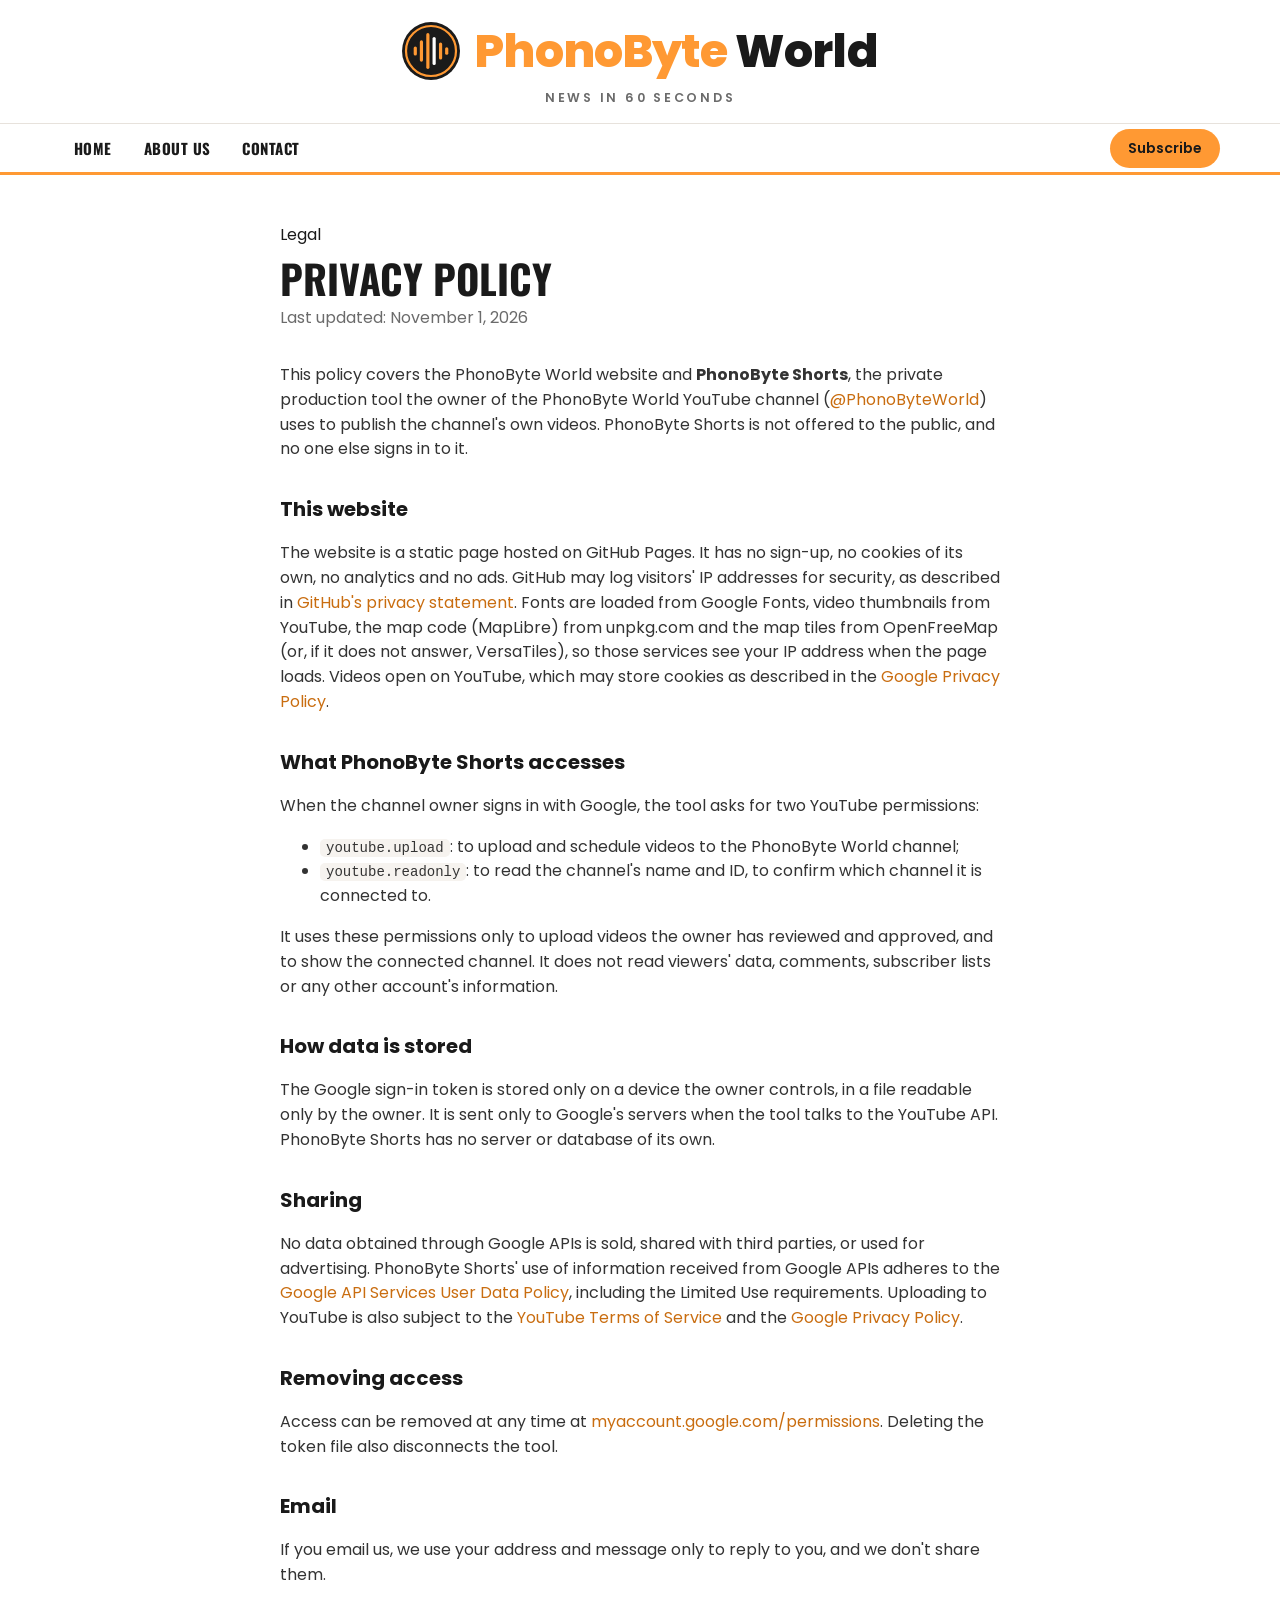
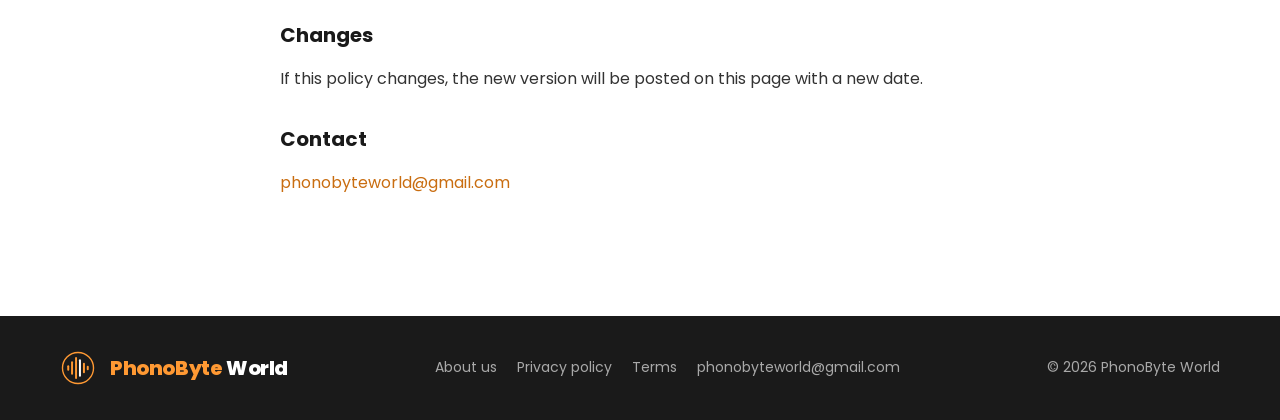
==== commit 3c790918: "Privacy and terms: email, no warranty, governing law" ====
--- a/privacy.html
+++ b/privacy.html
@@ -26,7 +26,7 @@
 <main class="doc">
   <div class="kicker">Legal</div>
   <h1>Privacy policy</h1>
-  <div class="updated">Last updated: October 31, 2026</div>
+  <div class="updated">Last updated: November 1, 2026</div>
 
   <p>This policy covers the PhonoByte World website and <b>PhonoByte Shorts</b>, the private production tool the owner of the
     PhonoByte World YouTube channel (<a href="https://www.youtube.com/@PhonoByteWorld">@PhonoByteWorld</a>) uses to publish
@@ -52,7 +52,7 @@
     It does not read viewers' data, comments, subscriber lists or any other account's information.</p>
 
   <h2>How data is stored</h2>
-  <p>The Google sign-in token is stored only on the owner's own computer, in a file readable only by the owner. It is sent
+  <p>The Google sign-in token is stored only on a device the owner controls, in a file readable only by the owner. It is sent
     only to Google's servers when the tool talks to the YouTube API. PhonoByte Shorts has no server or database of its own.</p>
 
   <h2>Sharing</h2>
@@ -65,7 +65,10 @@
 
   <h2>Removing access</h2>
   <p>Access can be removed at any time at <a href="https://myaccount.google.com/permissions">myaccount.google.com/permissions</a>.
-    Deleting the token file on the owner's computer also disconnects the tool.</p>
+    Deleting the token file also disconnects the tool.</p>
+
+  <h2>Email</h2>
+  <p>If you email us, we use your address and message only to reply to you, and we don't share them.</p>
 
   <h2>Changes</h2>
   <p>If this policy changes, the new version will be posted on this page with a new date.</p>
--- a/assets/style.css
+++ b/assets/style.css
@@ -70,6 +70,11 @@
 .map-empty img { width: 64px; margin: 0 auto 12px; }
 .map-empty h3 { font-family: var(--head); text-transform: uppercase; font-size: 26px; line-height: 1.1; margin: 0 0 8px; }
 .map-empty p { color: #cfcfcf; margin: 0 0 18px; }
+
+#map .maplibregl-ctrl-attrib { font-size: 8px; line-height: 12px; }
+#map .maplibregl-ctrl-attrib.maplibregl-compact { margin: 4px; min-height: 12px; padding: 1px 12px 1px 0; border-radius: 6px; }
+#map .maplibregl-ctrl-attrib.maplibregl-compact-show { padding: 1px 14px 1px 5px; }
+#map .maplibregl-ctrl-attrib-button { width: 12px; height: 12px; border-radius: 6px; background-size: 12px; }
 
 .maplibregl-marker.pin { width: 36px; height: 36px; }
 .pin span { display: block; width: 36px; height: 36px; font-size: 32px; line-height: 36px; text-align: center; cursor: pointer;
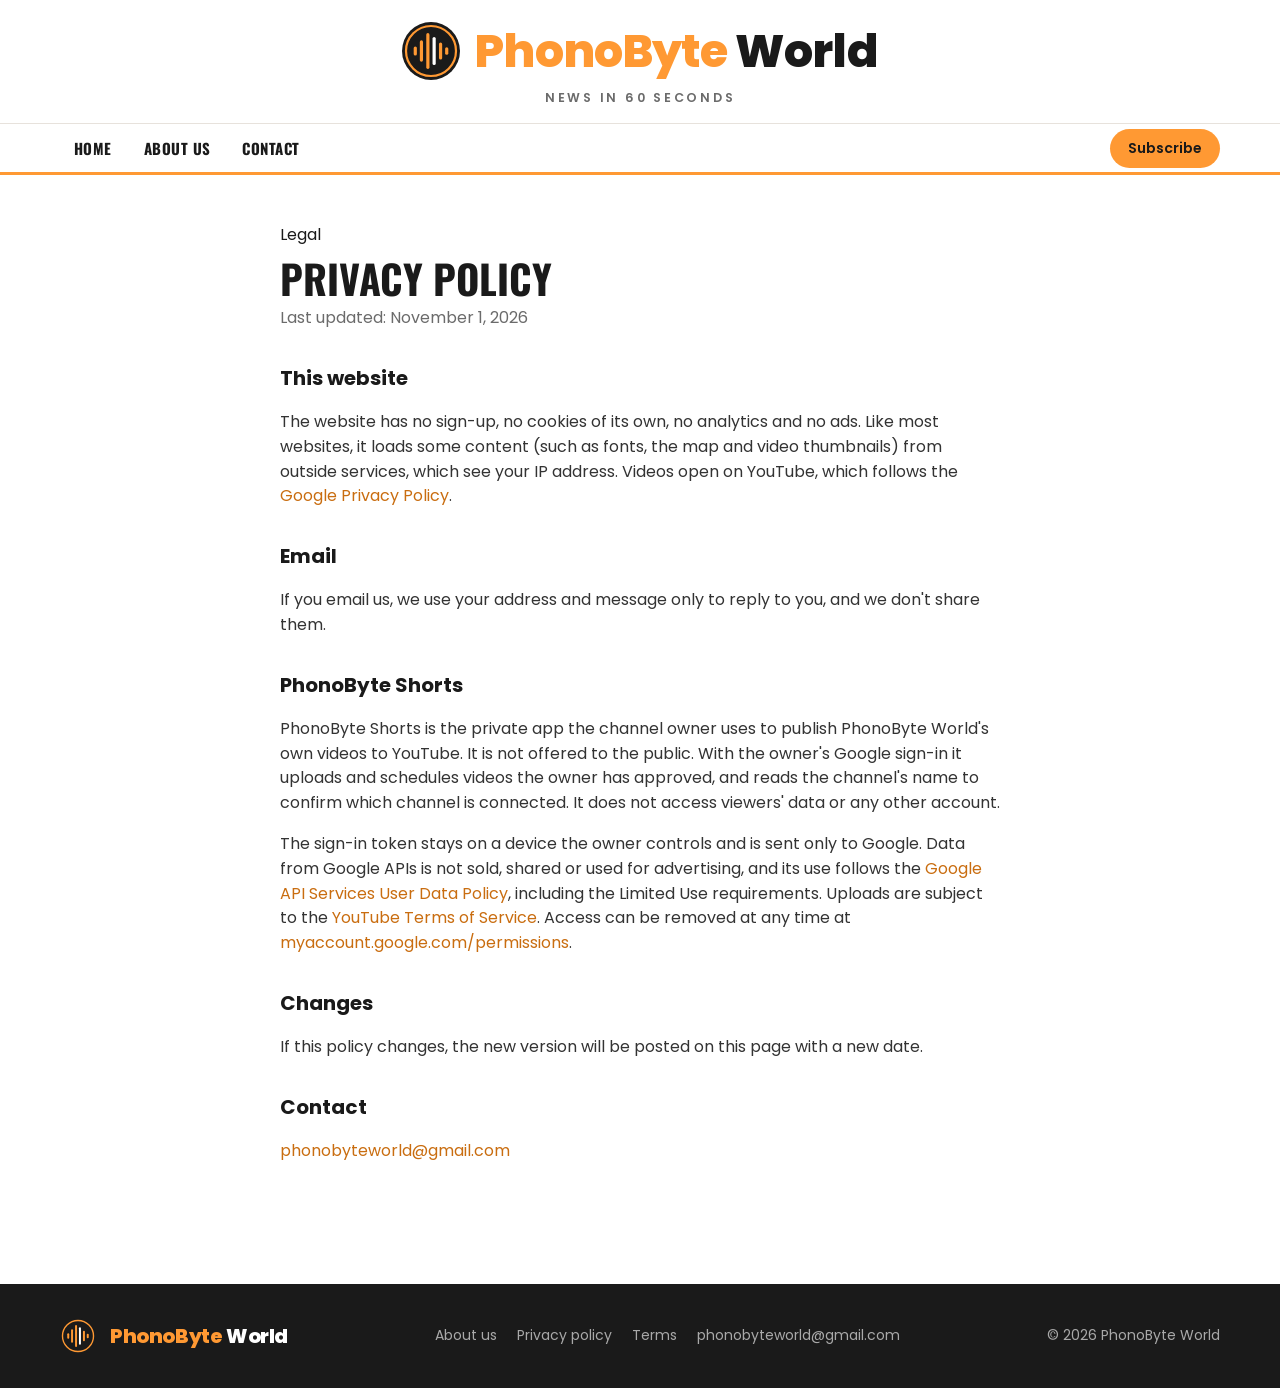
==== commit 1af91ee0: "Shorter privacy policy" ====
--- a/privacy.html
+++ b/privacy.html
@@ -28,47 +28,24 @@
   <h1>Privacy policy</h1>
   <div class="updated">Last updated: November 1, 2026</div>
 
-  <p>This policy covers the PhonoByte World website and <b>PhonoByte Shorts</b>, the private production tool the owner of the
-    PhonoByte World YouTube channel (<a href="https://www.youtube.com/@PhonoByteWorld">@PhonoByteWorld</a>) uses to publish
-    the channel's own videos. PhonoByte Shorts is not offered to the public, and no one else signs in to it.</p>
-
   <h2>This website</h2>
-  <p>The website is a static page hosted on GitHub Pages. It has no sign-up, no cookies of its own, no analytics and no ads.
-    GitHub may log visitors' IP addresses for security, as described in
-    <a href="https://docs.github.com/en/site-policy/privacy-policies/github-general-privacy-statement">GitHub's privacy statement</a>.
-    Fonts are loaded from Google Fonts, video thumbnails from YouTube, the map code (MapLibre) from unpkg.com and the
-    map tiles from OpenFreeMap (or, if it does not answer, VersaTiles), so those services see your IP address when the
-    page loads. Videos open on
-    YouTube, which may store cookies as described in the
-    <a href="https://policies.google.com/privacy">Google Privacy Policy</a>.</p>
-
-  <h2>What PhonoByte Shorts accesses</h2>
-  <p>When the channel owner signs in with Google, the tool asks for two YouTube permissions:</p>
-  <ul>
-    <li><code>youtube.upload</code>: to upload and schedule videos to the PhonoByte World channel;</li>
-    <li><code>youtube.readonly</code>: to read the channel's name and ID, to confirm which channel it is connected to.</li>
-  </ul>
-  <p>It uses these permissions only to upload videos the owner has reviewed and approved, and to show the connected channel.
-    It does not read viewers' data, comments, subscriber lists or any other account's information.</p>
-
-  <h2>How data is stored</h2>
-  <p>The Google sign-in token is stored only on a device the owner controls, in a file readable only by the owner. It is sent
-    only to Google's servers when the tool talks to the YouTube API. PhonoByte Shorts has no server or database of its own.</p>
-
-  <h2>Sharing</h2>
-  <p>No data obtained through Google APIs is sold, shared with third parties, or used for advertising. PhonoByte Shorts' use
-    of information received from Google APIs adheres to the
-    <a href="https://developers.google.com/terms/api-services-user-data-policy">Google API Services User Data Policy</a>,
-    including the Limited Use requirements. Uploading to YouTube is also subject to the
-    <a href="https://www.youtube.com/t/terms">YouTube Terms of Service</a> and the
-    <a href="https://policies.google.com/privacy">Google Privacy Policy</a>.</p>
-
-  <h2>Removing access</h2>
-  <p>Access can be removed at any time at <a href="https://myaccount.google.com/permissions">myaccount.google.com/permissions</a>.
-    Deleting the token file also disconnects the tool.</p>
+  <p>The website has no sign-up, no cookies of its own, no analytics and no ads. Like most websites, it loads some content
+    (such as fonts, the map and video thumbnails) from outside services, which see your IP address. Videos open on YouTube,
+    which follows the <a href="https://policies.google.com/privacy">Google Privacy Policy</a>.</p>
 
   <h2>Email</h2>
   <p>If you email us, we use your address and message only to reply to you, and we don't share them.</p>
+
+  <h2>PhonoByte Shorts</h2>
+  <p>PhonoByte Shorts is the private app the channel owner uses to publish PhonoByte World's own videos to YouTube. It is not
+    offered to the public. With the owner's Google sign-in it uploads and schedules videos the owner has approved, and reads
+    the channel's name to confirm which channel is connected. It does not access viewers' data or any other account.</p>
+  <p>The sign-in token stays on a device the owner controls and is sent only to Google. Data from Google APIs is not sold,
+    shared or used for advertising, and its use follows the
+    <a href="https://developers.google.com/terms/api-services-user-data-policy">Google API Services User Data Policy</a>,
+    including the Limited Use requirements. Uploads are subject to the
+    <a href="https://www.youtube.com/t/terms">YouTube Terms of Service</a>. Access can be removed at any time at
+    <a href="https://myaccount.google.com/permissions">myaccount.google.com/permissions</a>.</p>
 
   <h2>Changes</h2>
   <p>If this policy changes, the new version will be posted on this page with a new date.</p>
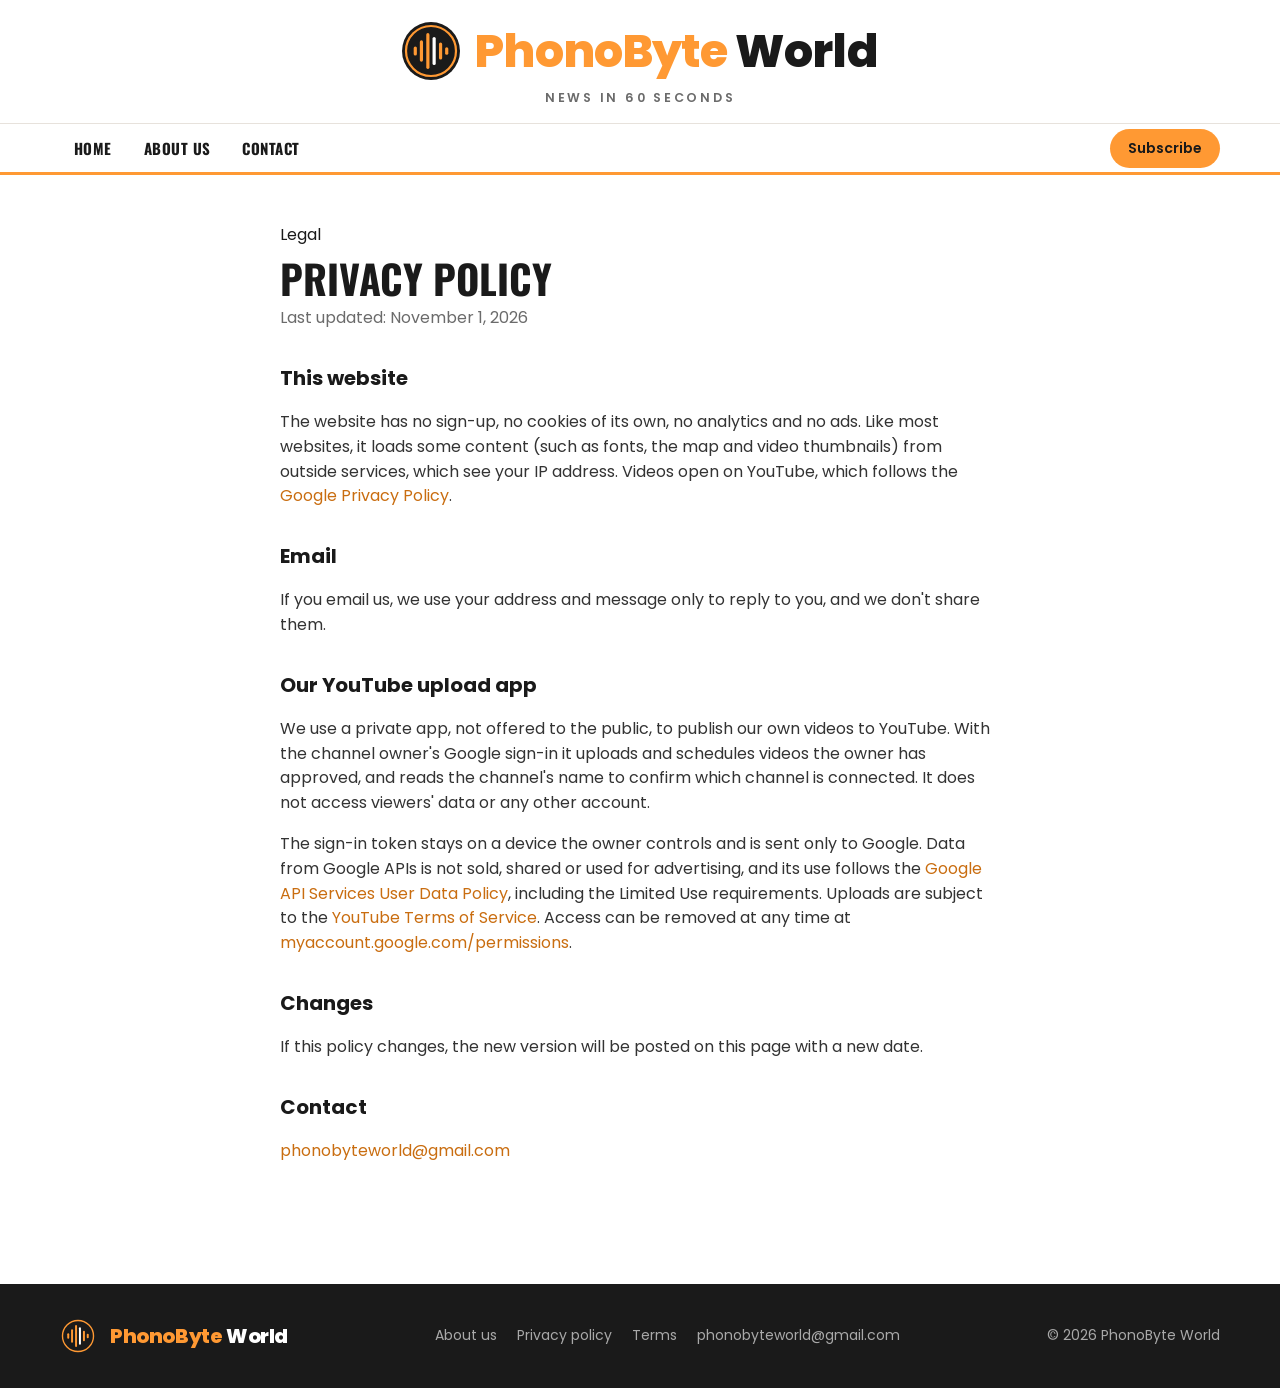
==== commit 37f3fa80: "Privacy and terms: no app name, no governing law" ====
--- a/privacy.html
+++ b/privacy.html
@@ -36,10 +36,10 @@
   <h2>Email</h2>
   <p>If you email us, we use your address and message only to reply to you, and we don't share them.</p>
 
-  <h2>PhonoByte Shorts</h2>
-  <p>PhonoByte Shorts is the private app the channel owner uses to publish PhonoByte World's own videos to YouTube. It is not
-    offered to the public. With the owner's Google sign-in it uploads and schedules videos the owner has approved, and reads
-    the channel's name to confirm which channel is connected. It does not access viewers' data or any other account.</p>
+  <h2>Our YouTube upload app</h2>
+  <p>We use a private app, not offered to the public, to publish our own videos to YouTube. With the channel owner's Google
+    sign-in it uploads and schedules videos the owner has approved, and reads the channel's name to confirm which channel is
+    connected. It does not access viewers' data or any other account.</p>
   <p>The sign-in token stays on a device the owner controls and is sent only to Google. Data from Google APIs is not sold,
     shared or used for advertising, and its use follows the
     <a href="https://developers.google.com/terms/api-services-user-data-policy">Google API Services User Data Policy</a>,
